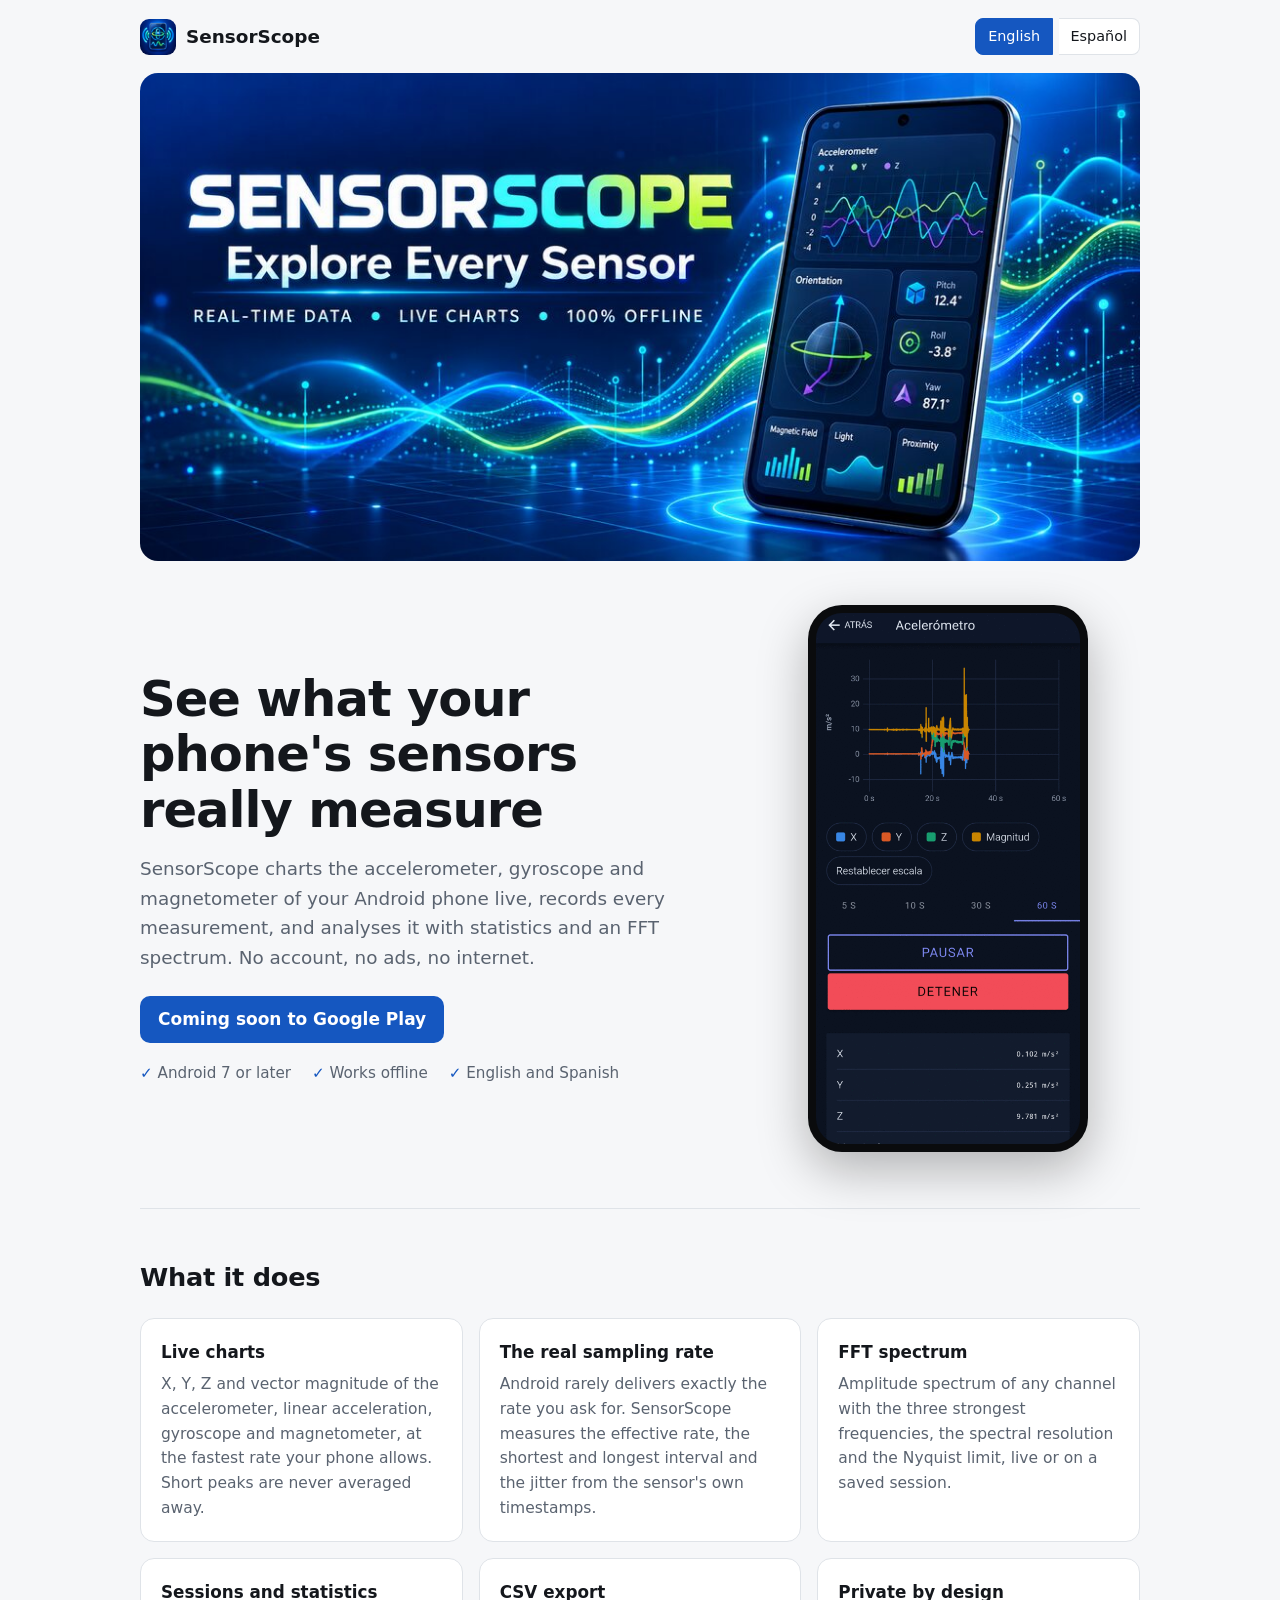
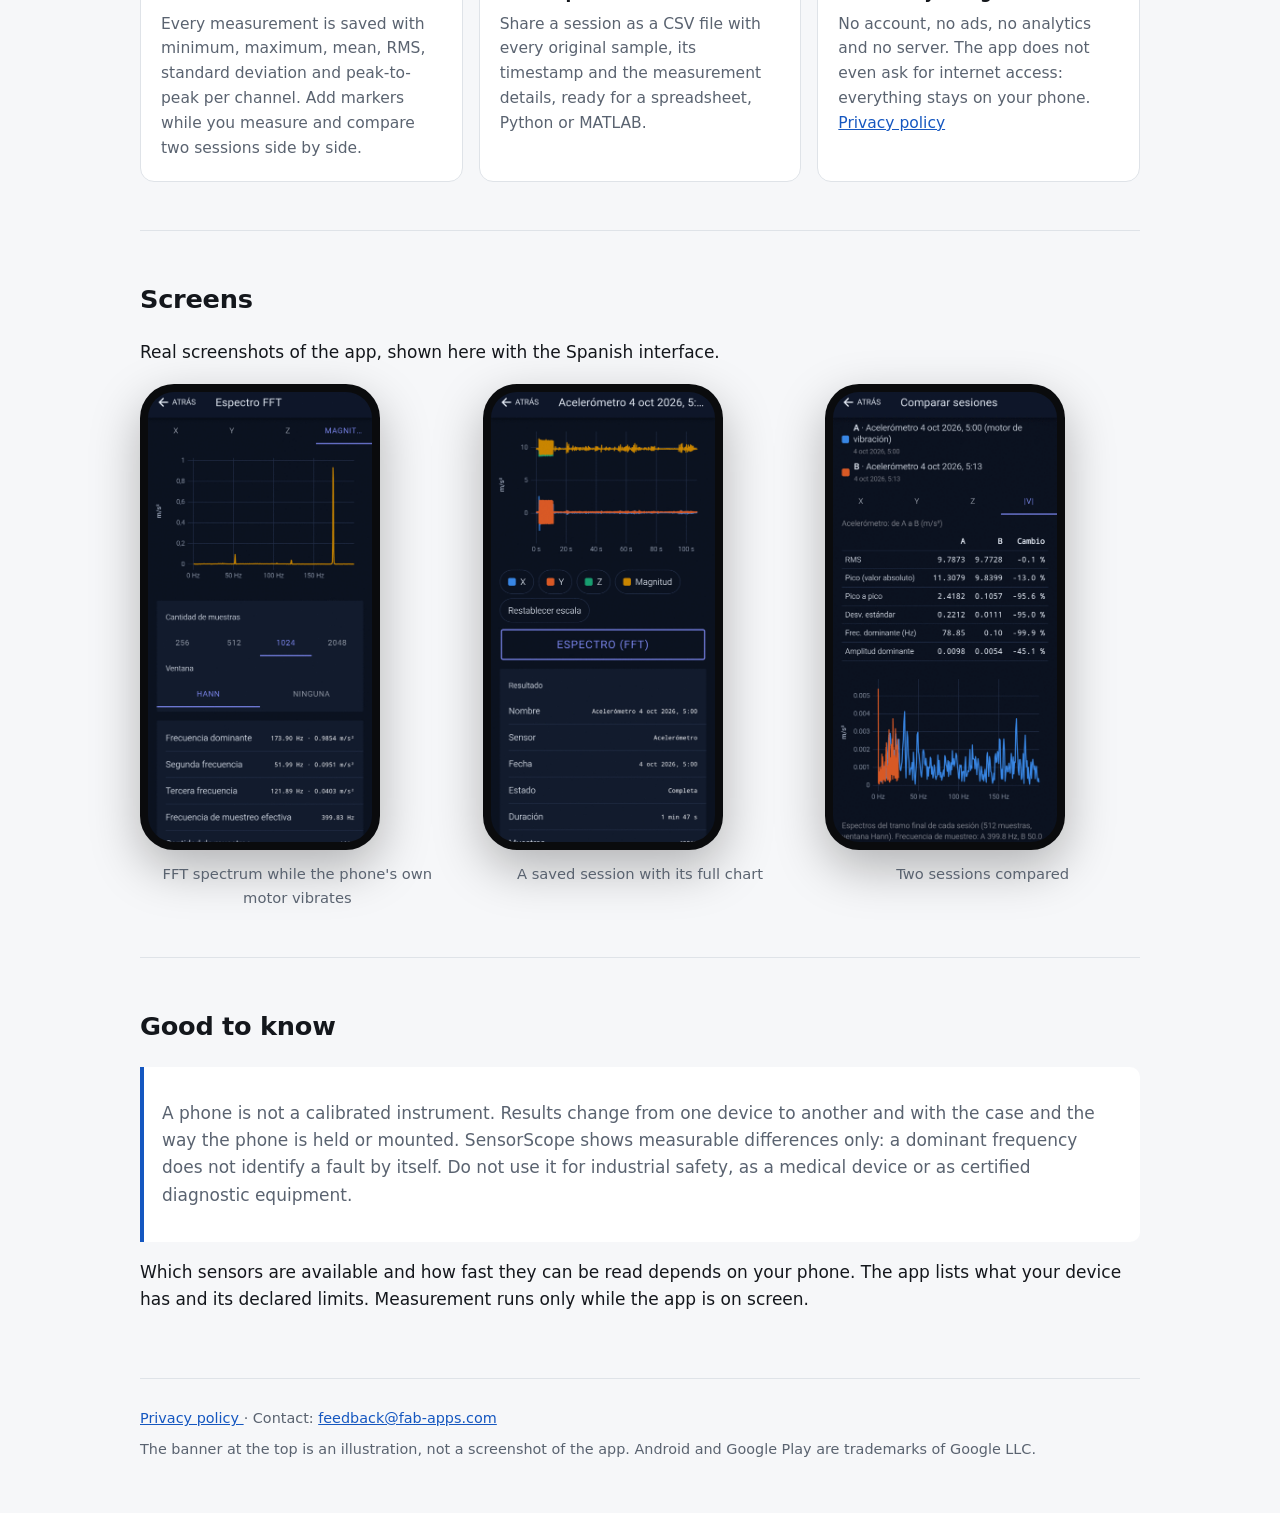
==== index.html @ 10f10017 "Landing y política de privacidad de SensorScope Sitio estático bilingüe (español e inglés) sin recur" ====
<!doctype html>
<html lang="en">
  <head>
    <meta charset="utf-8" />
    <meta name="viewport" content="width=device-width, initial-scale=1" />
    <title>SensorScope – Phone sensor charts, recording and FFT</title>
    <meta name="title-en" content="SensorScope – Phone sensor charts, recording and FFT" />
    <meta name="title-es" content="SensorScope – Gráficos, registro y FFT de los sensores del teléfono" />
    <meta
      name="description"
      content="See, record and analyse your Android phone's motion sensors: live charts, statistics, FFT spectrum and CSV export. Works fully offline, with no account and no ads."
    />
    <meta name="color-scheme" content="light dark" />
    <link rel="icon" href="icon.png" type="image/png" />
    <link rel="stylesheet" href="styles.css" />
  </head>
  <body>
    <div class="wrap">
      <header class="top">
        <a class="brand" href="./"><img src="icon.png" alt="" />SensorScope</a>
        <div class="lang" role="group" aria-label="Language">
          <button type="button" value="en" aria-pressed="true">English</button>
          <button type="button" value="es" aria-pressed="false">Español</button>
        </div>
      </header>

      <main>
        <img
          class="banner"
          src="img/feature.jpg"
          width="1024"
          height="500"
          alt="SensorScope: explore every sensor. Real-time data, live charts, 100% offline."
        />

        <div class="hero">
          <div>
            <h1>
              <span data-lang="en">See what your phone's sensors really measure</span>
              <span data-lang="es">Mirá lo que realmente miden los sensores de tu teléfono</span>
            </h1>
            <p class="lead">
              <span data-lang="en">
                SensorScope charts the accelerometer, gyroscope and magnetometer of your Android
                phone live, records every measurement, and analyses it with statistics and an FFT
                spectrum. No account, no ads, no internet.
              </span>
              <span data-lang="es">
                SensorScope grafica en vivo el acelerómetro, el giroscopio y el magnetómetro de tu
                teléfono Android, guarda cada medición y la analiza con estadísticas y un espectro
                FFT. Sin cuenta, sin anuncios, sin internet.
              </span>
            </p>
            <span class="badge">
              <span data-lang="en">Coming soon to Google Play</span>
              <span data-lang="es">Próximamente en Google Play</span>
            </span>
            <ul class="facts">
              <li>
                <span data-lang="en">Android 7 or later</span>
                <span data-lang="es">Android 7 o superior</span>
              </li>
              <li>
                <span data-lang="en">Works offline</span>
                <span data-lang="es">Funciona sin conexión</span>
              </li>
              <li>
                <span data-lang="en">English and Spanish</span>
                <span data-lang="es">Español e inglés</span>
              </li>
            </ul>
          </div>
          <div class="phone">
            <img
              src="img/live.png"
              width="480"
              height="965"
              alt="Live chart of the accelerometer with the X, Y, Z and magnitude traces and the pause and stop buttons"
            />
          </div>
        </div>

        <section>
          <h2>
            <span data-lang="en">What it does</span>
            <span data-lang="es">Qué hace</span>
          </h2>
          <div class="grid">
            <div class="card">
              <h3>
                <span data-lang="en">Live charts</span>
                <span data-lang="es">Gráficos en vivo</span>
              </h3>
              <p>
                <span data-lang="en">
                  X, Y, Z and vector magnitude of the accelerometer, linear acceleration, gyroscope
                  and magnetometer, at the fastest rate your phone allows. Short peaks are never
                  averaged away.
                </span>
                <span data-lang="es">
                  X, Y, Z y magnitud vectorial del acelerómetro, la aceleración lineal, el
                  giroscopio y el magnetómetro, a la frecuencia más alta que permita tu teléfono.
                  Los picos breves nunca se pierden en un promedio.
                </span>
              </p>
            </div>
            <div class="card">
              <h3>
                <span data-lang="en">The real sampling rate</span>
                <span data-lang="es">La frecuencia real</span>
              </h3>
              <p>
                <span data-lang="en">
                  Android rarely delivers exactly the rate you ask for. SensorScope measures the
                  effective rate, the shortest and longest interval and the jitter from the sensor's
                  own timestamps.
                </span>
                <span data-lang="es">
                  Android casi nunca entrega exactamente la frecuencia pedida. SensorScope mide la
                  frecuencia efectiva, el intervalo mínimo y máximo y el jitter con los timestamps
                  del propio sensor.
                </span>
              </p>
            </div>
            <div class="card">
              <h3>
                <span data-lang="en">FFT spectrum</span>
                <span data-lang="es">Espectro FFT</span>
              </h3>
              <p>
                <span data-lang="en">
                  Amplitude spectrum of any channel with the three strongest frequencies, the
                  spectral resolution and the Nyquist limit, live or on a saved session.
                </span>
                <span data-lang="es">
                  Espectro de amplitud de cualquier canal con las tres frecuencias principales, la
                  resolución espectral y el límite de Nyquist, en vivo o sobre una sesión guardada.
                </span>
              </p>
            </div>
            <div class="card">
              <h3>
                <span data-lang="en">Sessions and statistics</span>
                <span data-lang="es">Sesiones y estadísticas</span>
              </h3>
              <p>
                <span data-lang="en">
                  Every measurement is saved with minimum, maximum, mean, RMS, standard deviation
                  and peak-to-peak per channel. Add markers while you measure and compare two
                  sessions side by side.
                </span>
                <span data-lang="es">
                  Cada medición se guarda con mínimo, máximo, media, RMS, desviación estándar y pico
                  a pico por canal. Agregá marcadores mientras medís y compará dos sesiones.
                </span>
              </p>
            </div>
            <div class="card">
              <h3>
                <span data-lang="en">CSV export</span>
                <span data-lang="es">Exportación CSV</span>
              </h3>
              <p>
                <span data-lang="en">
                  Share a session as a CSV file with every original sample, its timestamp and the
                  measurement details, ready for a spreadsheet, Python or MATLAB.
                </span>
                <span data-lang="es">
                  Compartí una sesión como archivo CSV con todas las muestras originales, su
                  timestamp y los datos de la medición, lista para una planilla, Python o MATLAB.
                </span>
              </p>
            </div>
            <div class="card">
              <h3>
                <span data-lang="en">Private by design</span>
                <span data-lang="es">Privada por diseño</span>
              </h3>
              <p>
                <span data-lang="en">
                  No account, no ads, no analytics and no server. The app does not even ask for
                  internet access: everything stays on your phone.
                </span>
                <span data-lang="es">
                  Sin cuenta, sin anuncios, sin analíticas y sin servidor. La app ni siquiera pide
                  acceso a internet: todo queda en tu teléfono.
                </span>
                <a href="privacy.html">
                  <span data-lang="en">Privacy policy</span>
                  <span data-lang="es">Política de privacidad</span>
                </a>
              </p>
            </div>
          </div>
        </section>

        <section>
          <h2>
            <span data-lang="en">Screens</span>
            <span data-lang="es">Pantallas</span>
          </h2>
          <p>
            <span data-lang="en">Real screenshots of the app, shown here with the Spanish interface.</span>
            <span data-lang="es">Capturas reales de la app.</span>
          </p>
          <div class="shots">
            <figure>
              <div class="phone">
                <img src="img/spectrum.png" width="480" height="965" loading="lazy" alt="FFT spectrum with a sharp peak near 174 Hz and the list of the three main frequencies" />
              </div>
              <figcaption>
                <span data-lang="en">FFT spectrum while the phone's own motor vibrates</span>
                <span data-lang="es">Espectro FFT mientras vibra el motor del propio teléfono</span>
              </figcaption>
            </figure>
            <figure>
              <div class="phone">
                <img src="img/session.png" width="480" height="965" loading="lazy" alt="Saved session with its full chart, showing a burst of vibration at the start, and the session details" />
              </div>
              <figcaption>
                <span data-lang="en">A saved session with its full chart</span>
                <span data-lang="es">Una sesión guardada con su gráfico completo</span>
              </figcaption>
            </figure>
            <figure>
              <div class="phone">
                <img src="img/compare.png" width="480" height="965" loading="lazy" alt="Comparison of two sessions: a table with RMS, peak and dominant frequency and the two spectra overlaid" />
              </div>
              <figcaption>
                <span data-lang="en">Two sessions compared</span>
                <span data-lang="es">Dos sesiones comparadas</span>
              </figcaption>
            </figure>
          </div>
        </section>

        <section>
          <h2>
            <span data-lang="en">Good to know</span>
            <span data-lang="es">Para tener en cuenta</span>
          </h2>
          <div class="note">
            <p data-lang="en">
              A phone is not a calibrated instrument. Results change from one device to another and
              with the case and the way the phone is held or mounted. SensorScope shows measurable
              differences only: a dominant frequency does not identify a fault by itself. Do not
              use it for industrial safety, as a medical device or as certified diagnostic
              equipment.
            </p>
            <p data-lang="es">
              Un teléfono no es un instrumento calibrado. Los resultados cambian de un dispositivo a
              otro y según la funda y la forma de sujetarlo o apoyarlo. SensorScope solo muestra
              diferencias medibles: una frecuencia dominante no identifica por sí sola una falla.
              No la uses para seguridad industrial, ni como dispositivo médico o equipo de
              diagnóstico certificado.
            </p>
          </div>
          <p>
            <span data-lang="en">
              Which sensors are available and how fast they can be read depends on your phone. The
              app lists what your device has and its declared limits. Measurement runs only while
              the app is on screen.
            </span>
            <span data-lang="es">
              Qué sensores hay y a qué velocidad se pueden leer depende de tu teléfono. La app lista
              lo que tiene tu dispositivo y sus límites declarados. La medición funciona solo
              mientras la app está en pantalla.
            </span>
          </p>
        </section>
      </main>

      <footer>
        <p>
          <a href="privacy.html">
            <span data-lang="en">Privacy policy</span>
            <span data-lang="es">Política de privacidad</span>
          </a>
          ·
          <span data-lang="en">Contact:</span><span data-lang="es">Contacto:</span>
          <a href="mailto:feedback@fab-apps.com">feedback@fab-apps.com</a>
        </p>
        <p data-lang="en">
          The banner at the top is an illustration, not a screenshot of the app. Android and Google
          Play are trademarks of Google LLC.
        </p>
        <p data-lang="es">
          La imagen superior es una ilustración, no una captura de la app. Android y Google Play son
          marcas de Google LLC.
        </p>
      </footer>
    </div>
    <script src="lang.js"></script>
  </body>
</html>
---- styles.css ----
:root {
  --bg: #f6f7f9;
  --surface: #ffffff;
  --text: #14171c;
  --muted: #5a6370;
  --line: #dfe3e8;
  --accent: #1557c0;
  --accent-text: #ffffff;
  --code-bg: #eef1f5;
}

@media (prefers-color-scheme: dark) {
  :root {
    --bg: #0b1220;
    --surface: #131c2e;
    --text: #f1f3f5;
    --muted: #a3acb8;
    --line: #24304a;
    --accent: #22c3ee;
    --accent-text: #06101f;
    --code-bg: #18233a;
  }
}

* {
  box-sizing: border-box;
}

html {
  -webkit-text-size-adjust: 100%;
}

body {
  margin: 0;
  background: var(--bg);
  color: var(--text);
  font: 17px/1.6 system-ui, -apple-system, 'Segoe UI', Roboto, 'Helvetica Neue', Arial, sans-serif;
}

/* One language at a time; the script sets <html lang>. English shows without JavaScript. */
html[lang='en'] [data-lang='es'],
html[lang='es'] [data-lang='en'] {
  display: none;
}

a {
  color: var(--accent);
}

.wrap {
  max-width: 1040px;
  margin: 0 auto;
  padding: 0 20px;
}

header.top {
  display: flex;
  align-items: center;
  justify-content: space-between;
  gap: 12px;
  padding: 18px 0;
}

.brand {
  display: flex;
  align-items: center;
  gap: 10px;
  font-weight: 700;
  font-size: 1.15rem;
  color: var(--text);
  text-decoration: none;
}

.brand img {
  width: 36px;
  height: 36px;
  border-radius: 9px;
}

.lang button {
  padding: 6px 12px;
  border: 1px solid var(--line);
  background: var(--surface);
  color: var(--text);
  font: inherit;
  font-size: 0.9rem;
  cursor: pointer;
}

.lang button:first-child {
  border-radius: 8px 0 0 8px;
}

.lang button:last-child {
  border-left: 0;
  border-radius: 0 8px 8px 0;
}

.lang button[aria-pressed='true'] {
  background: var(--accent);
  border-color: var(--accent);
  color: var(--accent-text);
}

.hero {
  display: grid;
  grid-template-columns: minmax(0, 1.2fr) minmax(0, 0.8fr);
  align-items: center;
  gap: 40px;
  padding: 36px 0 56px;
}

h1 {
  margin: 0 0 16px;
  font-size: clamp(2rem, 5vw, 3.1rem);
  line-height: 1.12;
  letter-spacing: -0.02em;
}

h2 {
  margin: 0 0 20px;
  font-size: 1.6rem;
  letter-spacing: -0.01em;
}

h3 {
  margin: 0 0 6px;
  font-size: 1.05rem;
}

.lead {
  margin: 0 0 24px;
  font-size: 1.15rem;
  color: var(--muted);
}

.badge {
  display: inline-block;
  padding: 10px 18px;
  border-radius: 10px;
  background: var(--accent);
  color: var(--accent-text);
  font-weight: 600;
}

.facts {
  margin: 18px 0 0;
  padding: 0;
  list-style: none;
  color: var(--muted);
  font-size: 0.95rem;
}

.facts li {
  display: inline-block;
  margin-right: 16px;
}

.facts li::before {
  content: '✓ ';
  color: var(--accent);
}

.phone {
  justify-self: center;
  width: min(280px, 100%);
  padding: 8px;
  border-radius: 34px;
  background: #0a0b0d;
  box-shadow: 0 18px 50px rgba(0, 0, 0, 0.28);
}

.phone img {
  display: block;
  width: 100%;
  height: auto;
  border-radius: 26px;
}

/* Banner de la ficha de Google Play: ilustración, no una captura de la app. */
.banner {
  display: block;
  width: 100%;
  height: auto;
  margin-bottom: 8px;
  border-radius: 18px;
}

section {
  padding: 48px 0;
  border-top: 1px solid var(--line);
}

.grid {
  display: grid;
  grid-template-columns: repeat(auto-fit, minmax(240px, 1fr));
  gap: 16px;
}

.card {
  padding: 20px;
  border: 1px solid var(--line);
  border-radius: 14px;
  background: var(--surface);
}

.card p {
  margin: 0;
  color: var(--muted);
  font-size: 0.97rem;
}

.shots {
  display: grid;
  grid-template-columns: repeat(auto-fit, minmax(200px, 1fr));
  gap: 28px;
  justify-items: center;
}

.shots figure {
  margin: 0;
  text-align: center;
}

.shots .phone {
  width: min(240px, 100%);
}

.shots figcaption {
  margin-top: 12px;
  color: var(--muted);
  font-size: 0.92rem;
}

pre {
  margin: 16px 0;
  padding: 16px;
  overflow-x: auto;
  border-radius: 12px;
  background: var(--code-bg);
  font: 0.88rem/1.5 ui-monospace, 'Roboto Mono', Menlo, Consolas, monospace;
}

code {
  font-family: ui-monospace, 'Roboto Mono', Menlo, Consolas, monospace;
  font-size: 0.92em;
}

.note {
  padding: 16px 18px;
  border-left: 4px solid var(--accent);
  border-radius: 0 10px 10px 0;
  background: var(--surface);
  color: var(--muted);
}

footer {
  padding: 28px 0 44px;
  border-top: 1px solid var(--line);
  color: var(--muted);
  font-size: 0.9rem;
}

footer p {
  margin: 0 0 8px;
}

/* Privacy policy */
.doc {
  max-width: 760px;
  padding-bottom: 40px;
  overflow-wrap: anywhere;
}

.doc h1 {
  font-size: 2rem;
}

.doc h2 {
  margin-top: 36px;
  font-size: 1.25rem;
}

.doc table {
  width: 100%;
  border-collapse: collapse;
  font-size: 0.95rem;
}

.doc table {
  min-width: 520px;
}

.doc th,
.doc td {
  padding: 10px 8px;
  border-bottom: 1px solid var(--line);
  text-align: left;
  vertical-align: top;
}

.table-scroll {
  overflow-x: auto;
}

@media (max-width: 760px) {
  .hero {
    grid-template-columns: 1fr;
    gap: 28px;
    padding-top: 12px;
  }
}
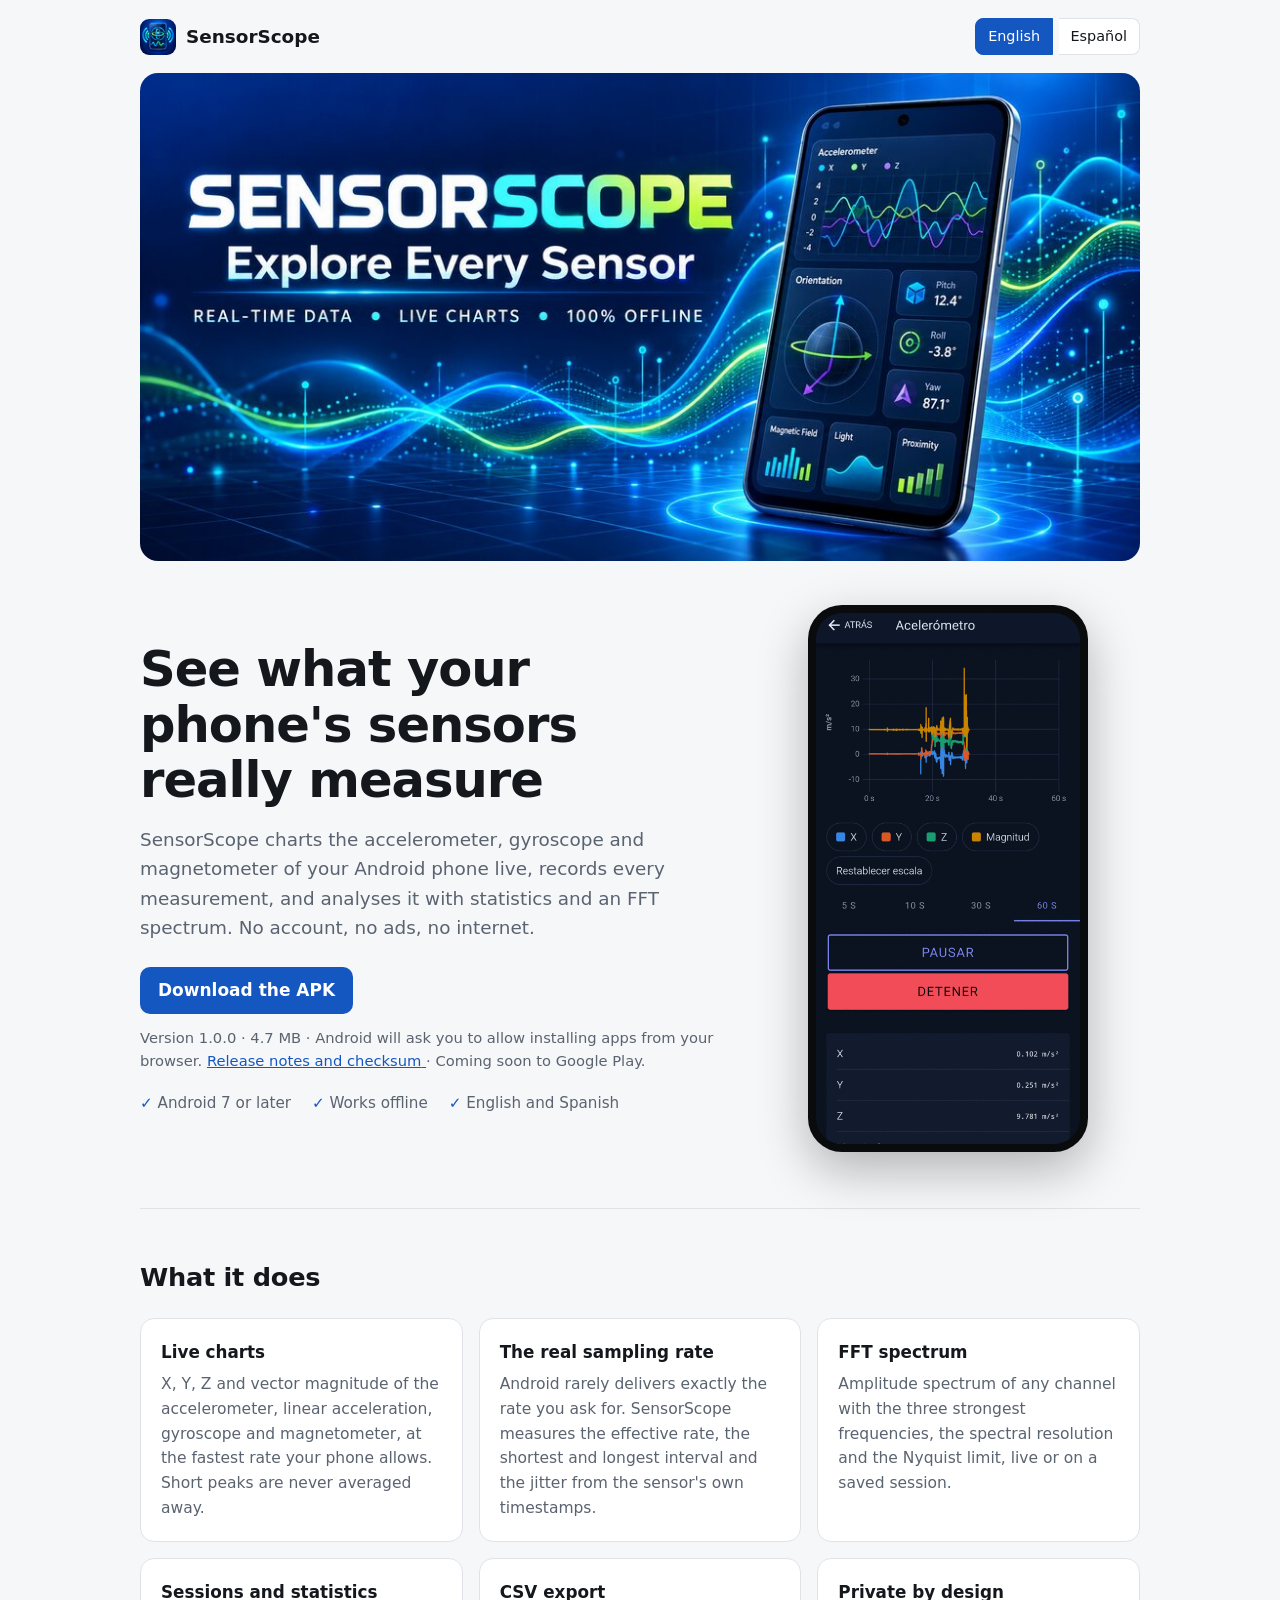
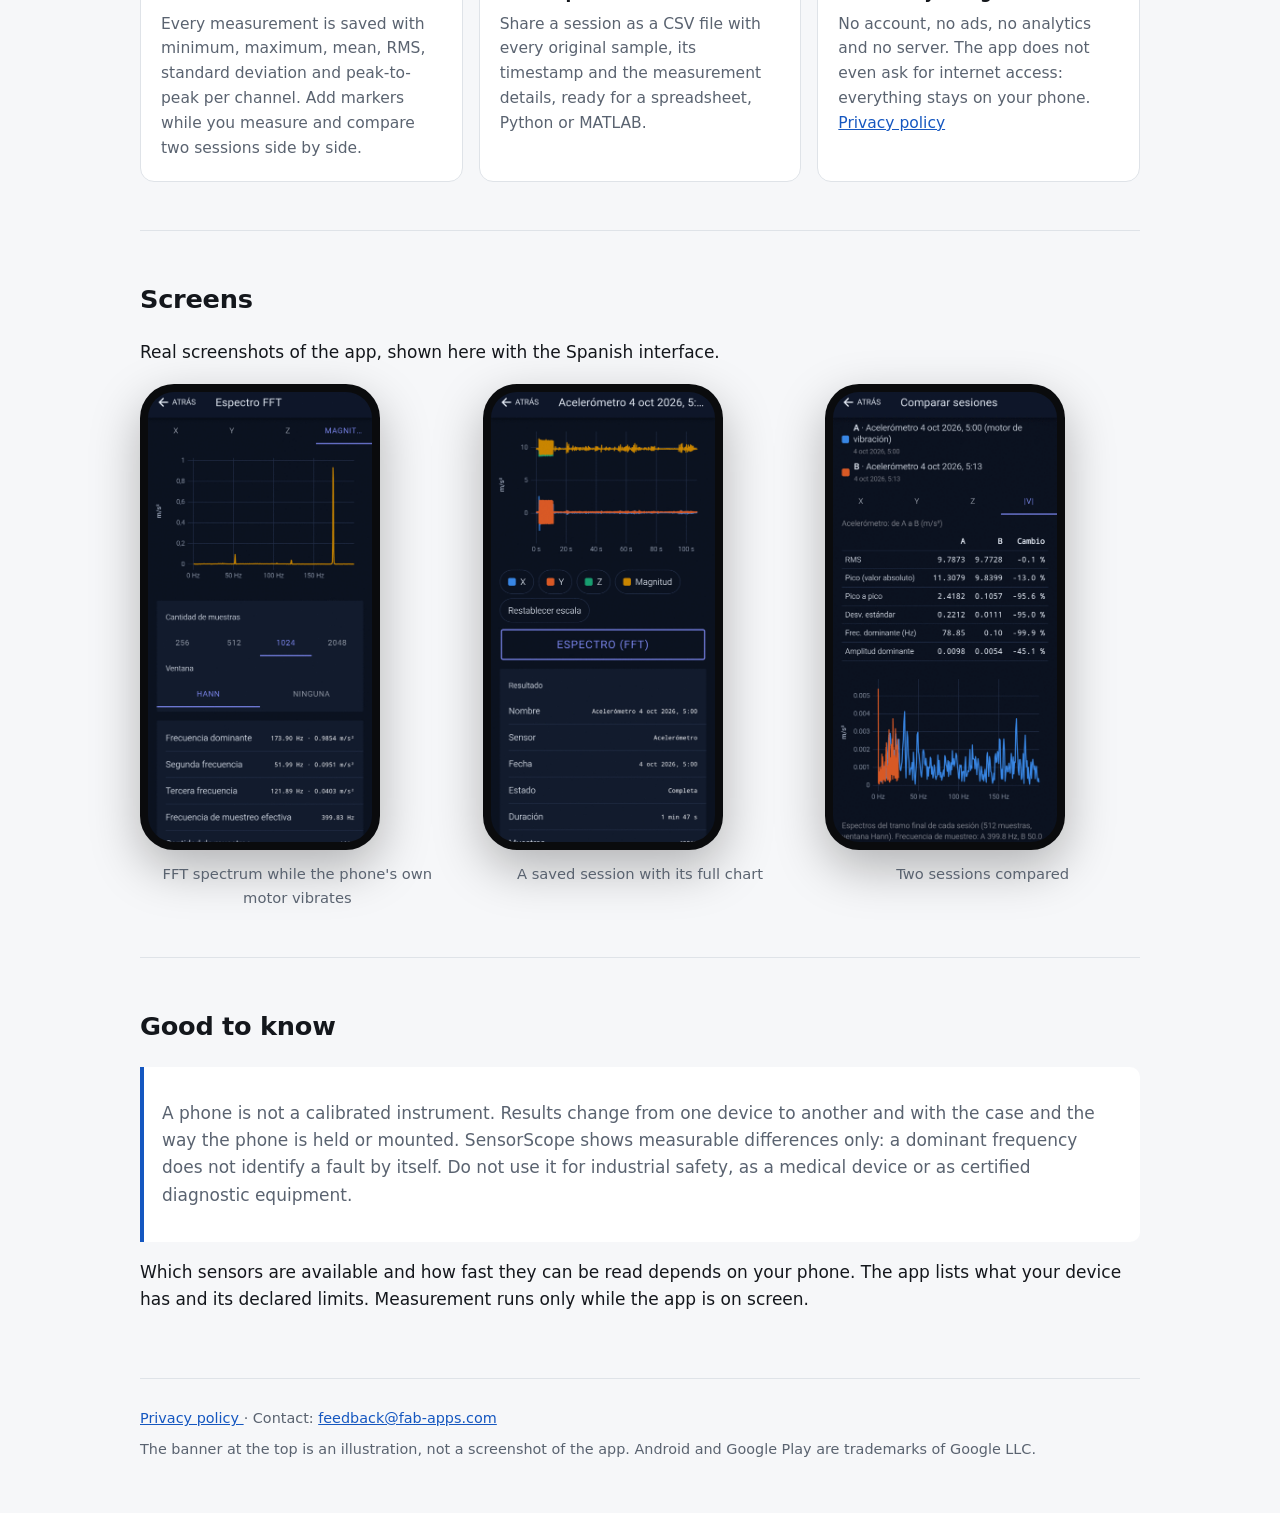
==== commit b074f4e9: "Botón de descarga del APK desde GitHub Releases Co-Authored-By: Claude Opus 5.5 <noreply@anthropic.c" ====
--- a/index.html
+++ b/index.html
@@ -51,10 +51,27 @@
                 FFT. Sin cuenta, sin anuncios, sin internet.
               </span>
             </p>
-            <span class="badge">
-              <span data-lang="en">Coming soon to Google Play</span>
-              <span data-lang="es">Próximamente en Google Play</span>
-            </span>
+            <a class="badge" href="https://github.com/franbenaglia/sensorScopeLnading/releases/latest/download/SensorScope.apk">
+              <span data-lang="en">Download the APK</span>
+              <span data-lang="es">Descargar el APK</span>
+            </a>
+            <p class="download-note">
+              <span data-lang="en">
+                Version 1.0.0 · 4.7 MB · Android will ask you to allow installing apps from your
+                browser.
+              </span>
+              <span data-lang="es">
+                Versión 1.0.0 · 4,7 MB · Android te va a pedir que permitas instalar apps desde tu
+                navegador.
+              </span>
+              <a href="https://github.com/franbenaglia/sensorScopeLnading/releases/latest">
+                <span data-lang="en">Release notes and checksum</span>
+                <span data-lang="es">Notas de la versión y suma de verificación</span>
+              </a>
+              ·
+              <span data-lang="en">Coming soon to Google Play.</span>
+              <span data-lang="es">Próximamente en Google Play.</span>
+            </p>
             <ul class="facts">
               <li>
                 <span data-lang="en">Android 7 or later</span>
--- a/styles.css
+++ b/styles.css
@@ -143,6 +143,16 @@
   font-weight: 600;
 }
 
+a.badge {
+  text-decoration: none;
+}
+
+.download-note {
+  margin: 12px 0 0;
+  color: var(--muted);
+  font-size: 0.92rem;
+}
+
 .facts {
   margin: 18px 0 0;
   padding: 0;
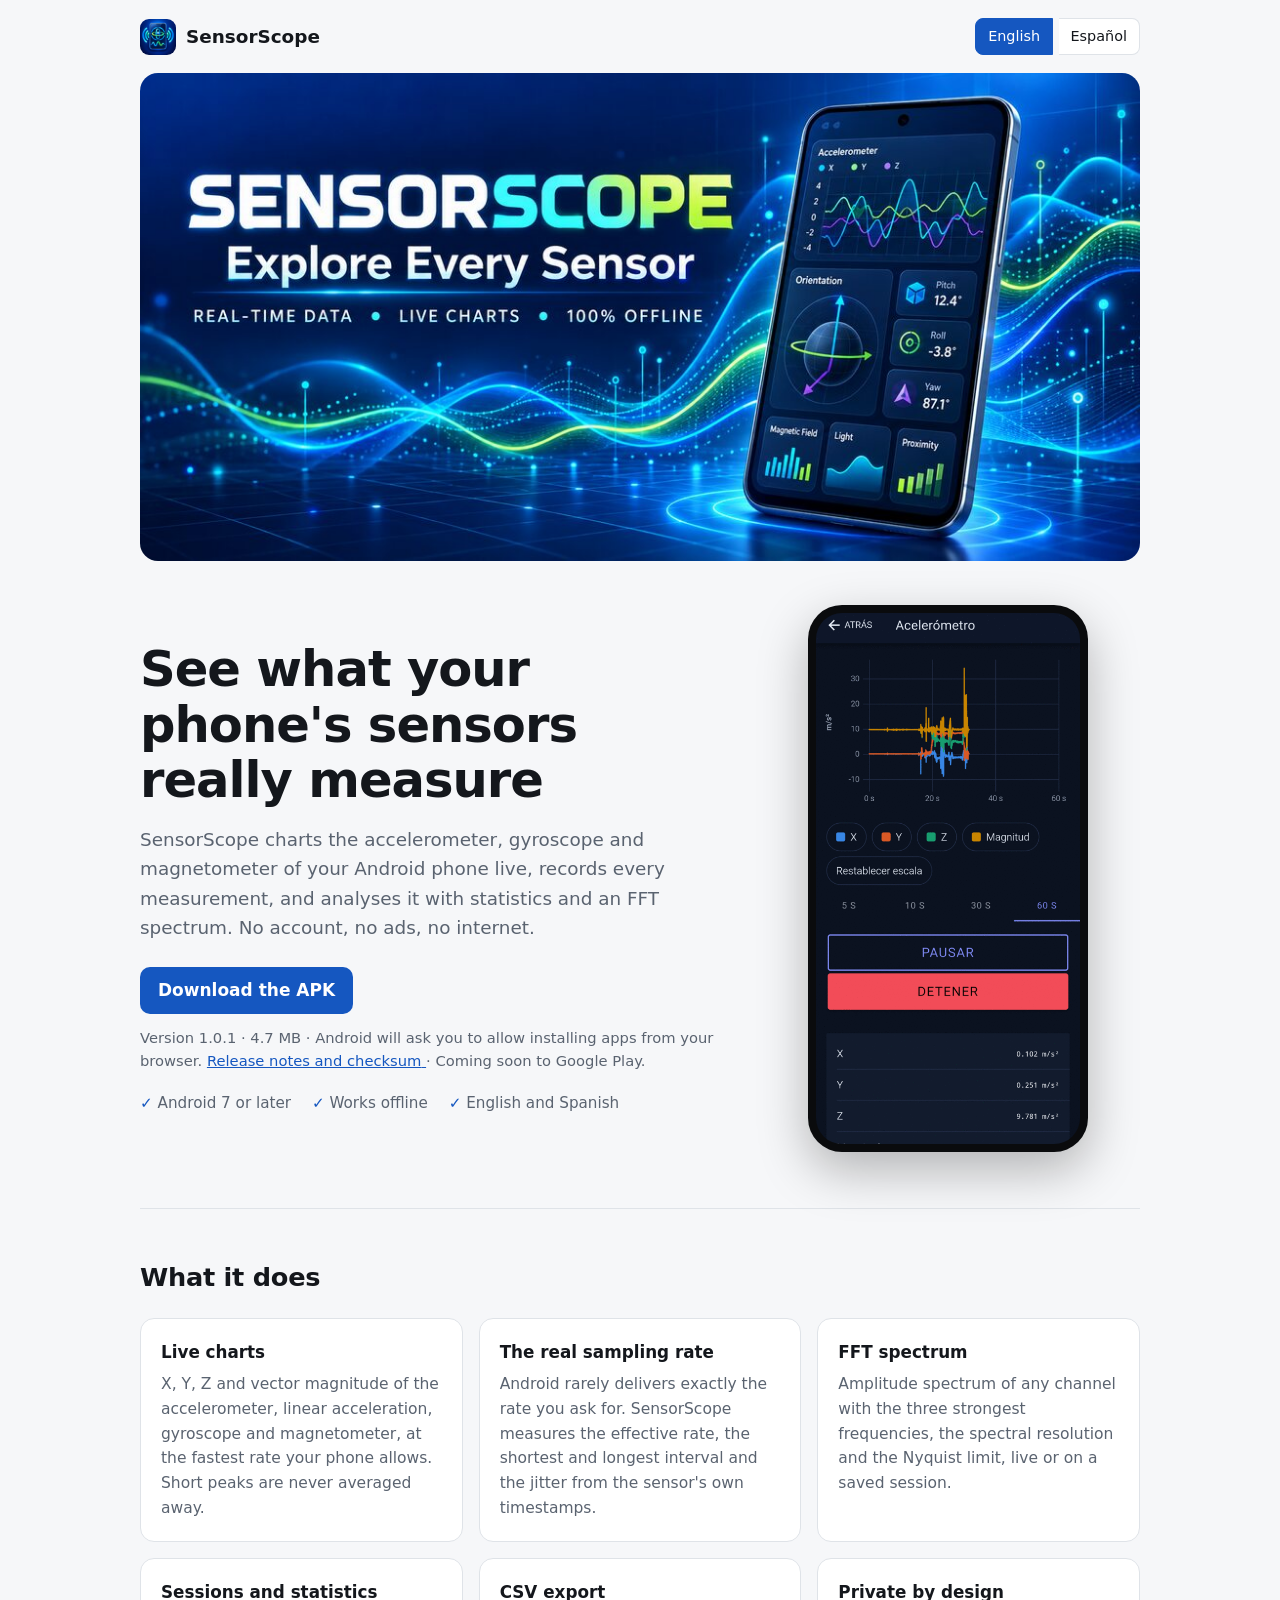
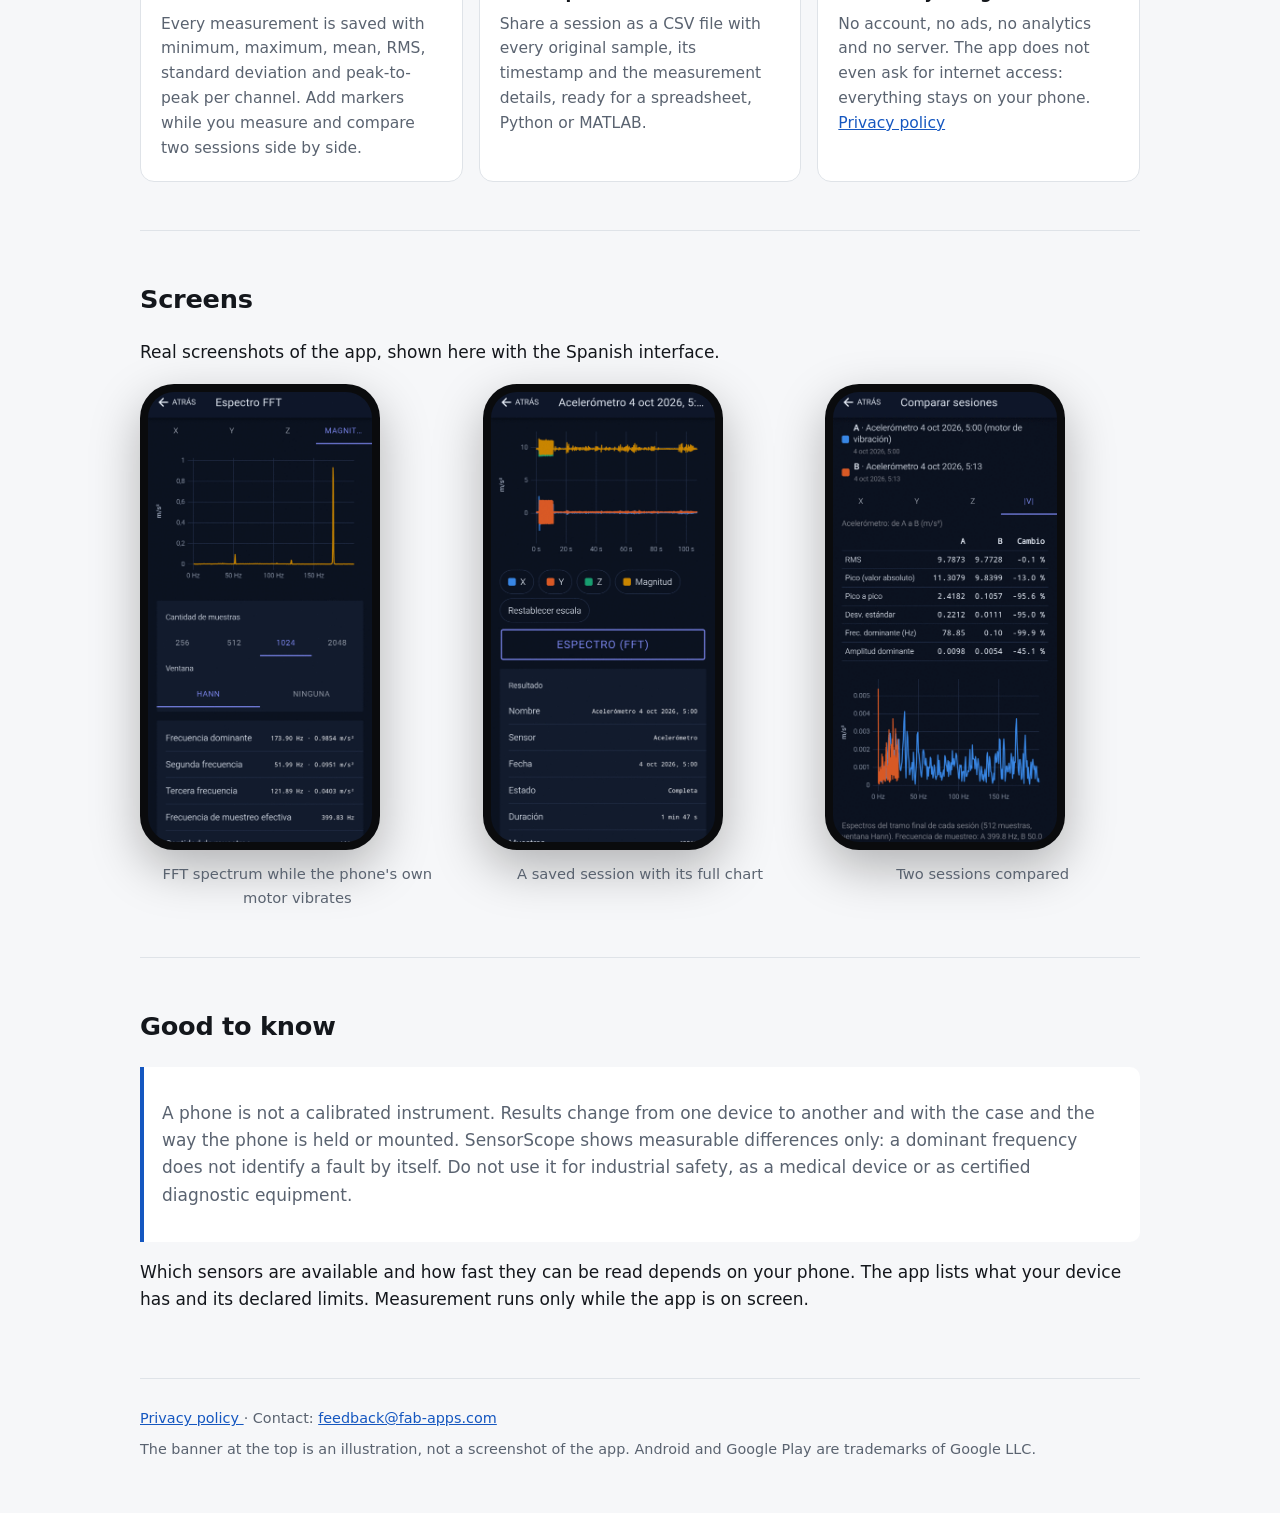
==== commit 049de40f: "Landing: versión 1.0.1 Co-Authored-By: Claude Opus 5.5 <noreply@anthropic.com>" ====
--- a/index.html
+++ b/index.html
@@ -57,11 +57,11 @@
             </a>
             <p class="download-note">
               <span data-lang="en">
-                Version 1.0.0 · 4.7 MB · Android will ask you to allow installing apps from your
+                Version 1.0.1 · 4.7 MB · Android will ask you to allow installing apps from your
                 browser.
               </span>
               <span data-lang="es">
-                Versión 1.0.0 · 4,7 MB · Android te va a pedir que permitas instalar apps desde tu
+                Versión 1.0.1 · 4,7 MB · Android te va a pedir que permitas instalar apps desde tu
                 navegador.
               </span>
               <a href="https://github.com/franbenaglia/sensorScopeLnading/releases/latest">
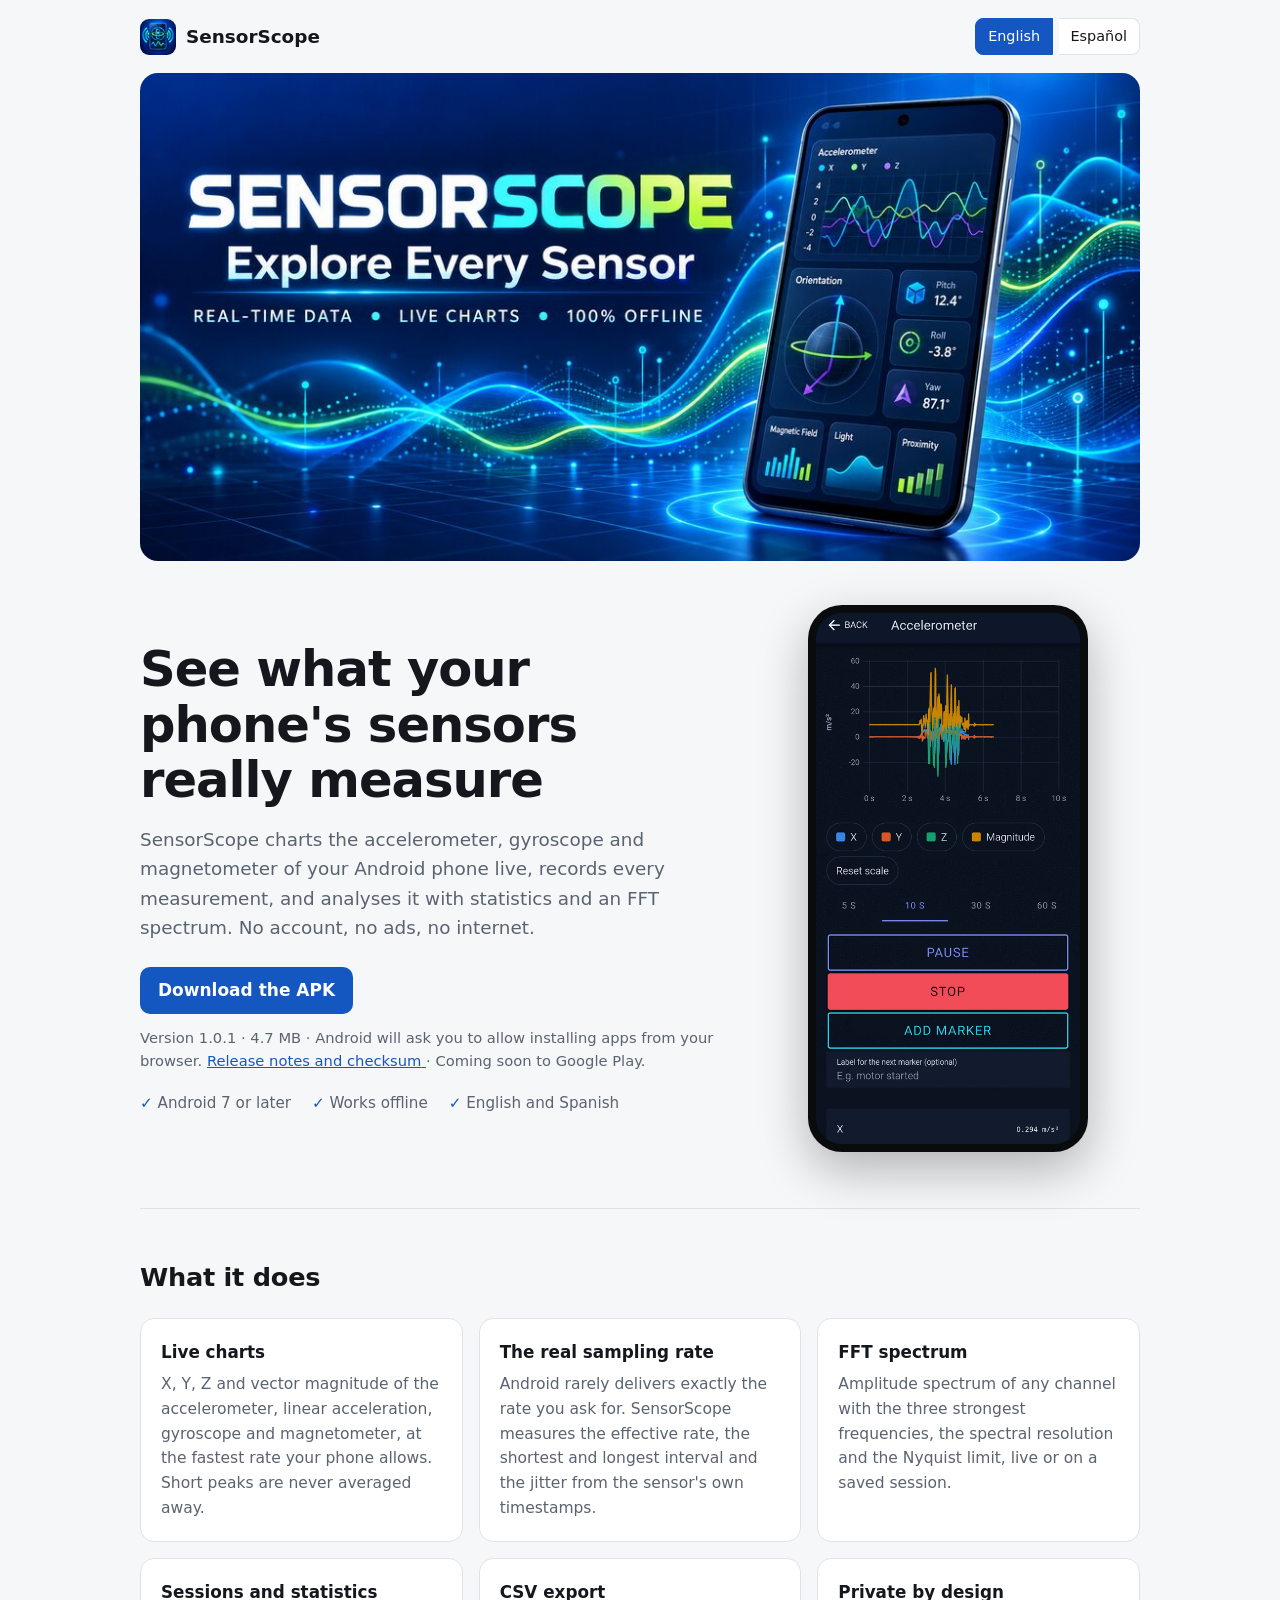
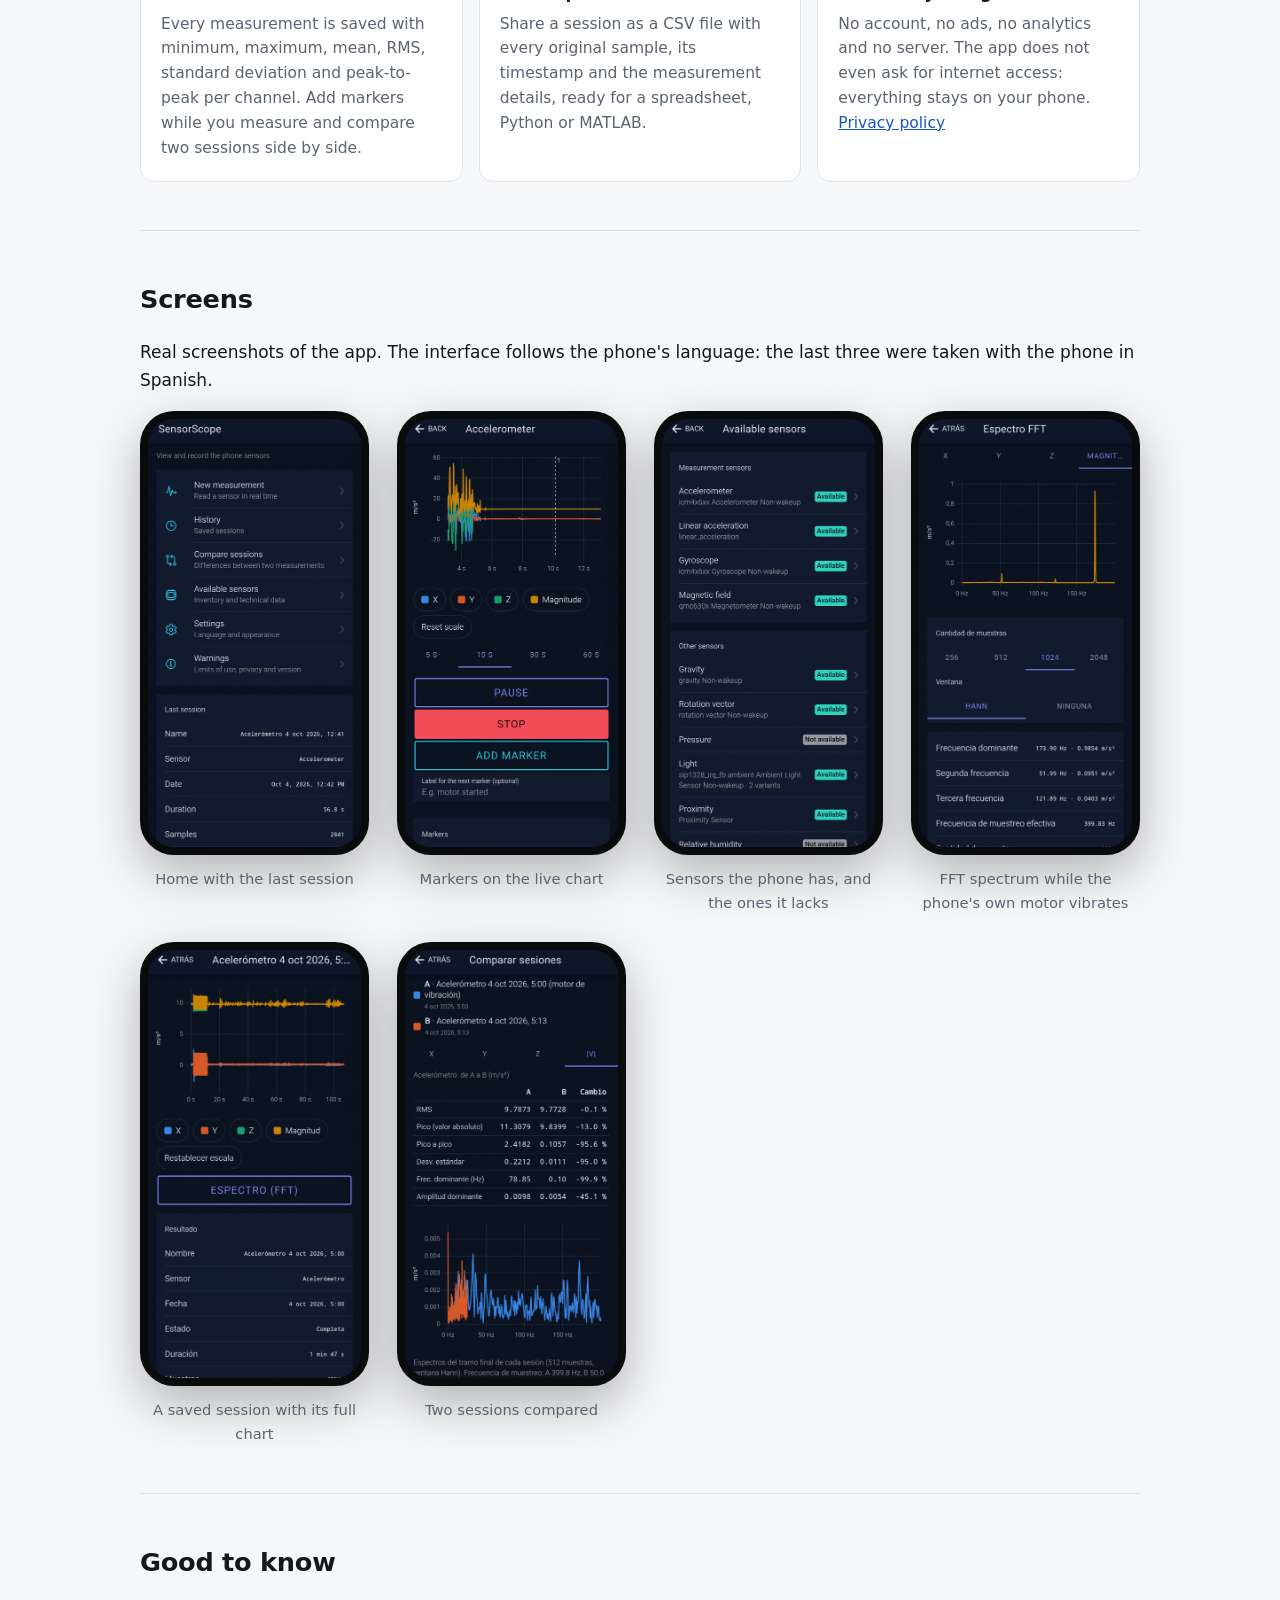
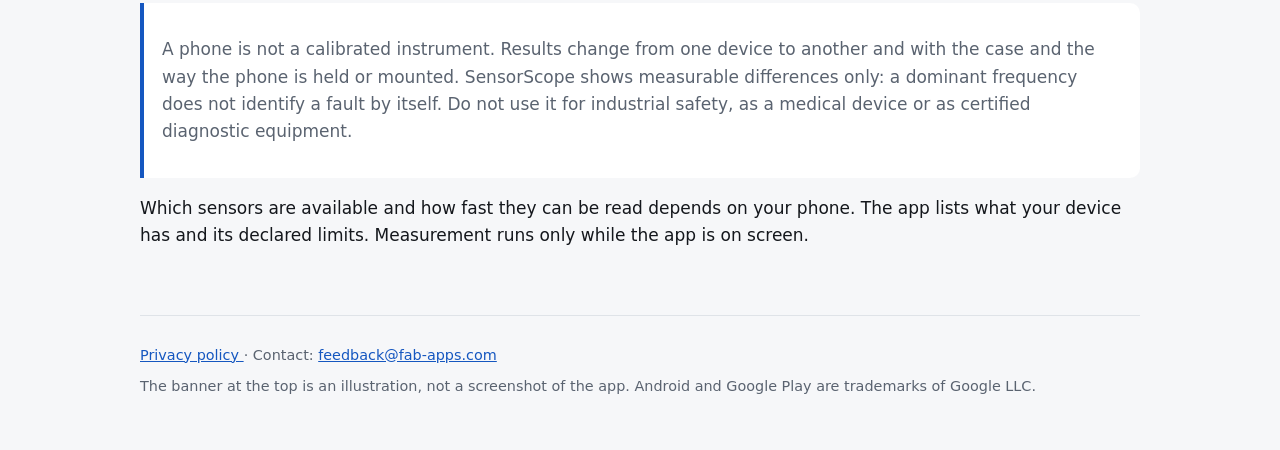
==== commit f6cfc729: "Landing: capturas de la versión 1.0.1 con la interfaz en inglés Las capturas originales (con la barr" ====
--- a/index.html
+++ b/index.html
@@ -89,10 +89,10 @@
           </div>
           <div class="phone">
             <img
-              src="img/live.png"
+              src="img/en-live.png"
               width="480"
               height="965"
-              alt="Live chart of the accelerometer with the X, Y, Z and magnitude traces and the pause and stop buttons"
+              alt="Live chart of the accelerometer while the phone is shaken, with the X, Y, Z and magnitude traces and the pause, stop and add marker buttons"
             />
           </div>
         </div>
@@ -217,10 +217,43 @@
             <span data-lang="es">Pantallas</span>
           </h2>
           <p>
-            <span data-lang="en">Real screenshots of the app, shown here with the Spanish interface.</span>
-            <span data-lang="es">Capturas reales de la app.</span>
+            <span data-lang="en">
+              Real screenshots of the app. The interface follows the phone's language: the last three
+              were taken with the phone in Spanish.
+            </span>
+            <span data-lang="es">
+              Capturas reales de la app. La interfaz sigue el idioma del teléfono: las tres primeras se
+              tomaron con el teléfono en inglés.
+            </span>
           </p>
           <div class="shots">
+            <figure>
+              <div class="phone">
+                <img src="img/en-home.png" width="480" height="965" loading="lazy" alt="Home screen with shortcuts to new measurement, history, comparison, sensors, settings and warnings, and a summary of the last session" />
+              </div>
+              <figcaption>
+                <span data-lang="en">Home with the last session</span>
+                <span data-lang="es">Inicio con la última sesión</span>
+              </figcaption>
+            </figure>
+            <figure>
+              <div class="phone">
+                <img src="img/en-markers.png" width="480" height="965" loading="lazy" alt="Live accelerometer chart with a numbered marker drawn as a dashed vertical line and the list of markers below" />
+              </div>
+              <figcaption>
+                <span data-lang="en">Markers on the live chart</span>
+                <span data-lang="es">Marcadores sobre el gráfico en vivo</span>
+              </figcaption>
+            </figure>
+            <figure>
+              <div class="phone">
+                <img src="img/en-sensors.png" width="480" height="965" loading="lazy" alt="List of the phone's sensors marked as available or not available" />
+              </div>
+              <figcaption>
+                <span data-lang="en">Sensors the phone has, and the ones it lacks</span>
+                <span data-lang="es">Los sensores que tiene el teléfono, y los que no</span>
+              </figcaption>
+            </figure>
             <figure>
               <div class="phone">
                 <img src="img/spectrum.png" width="480" height="965" loading="lazy" alt="FFT spectrum with a sharp peak near 174 Hz and the list of the three main frequencies" />
